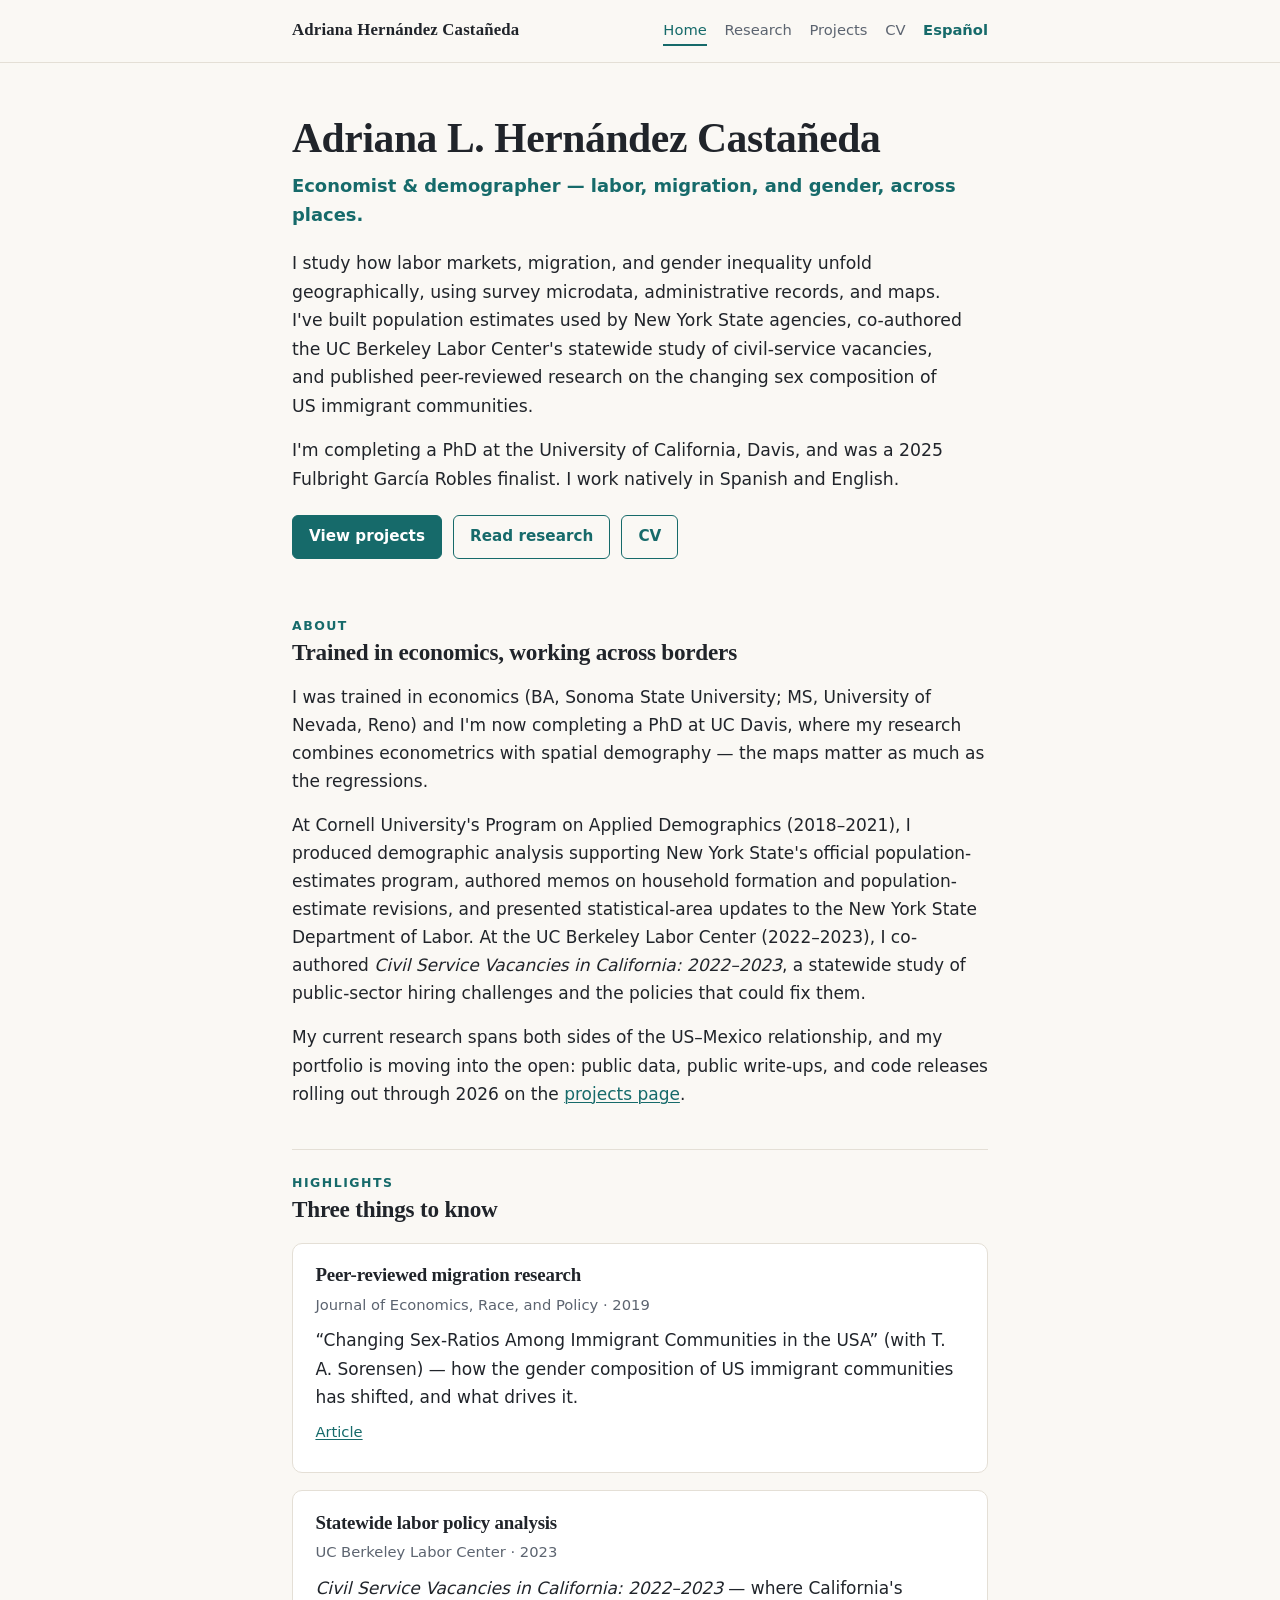
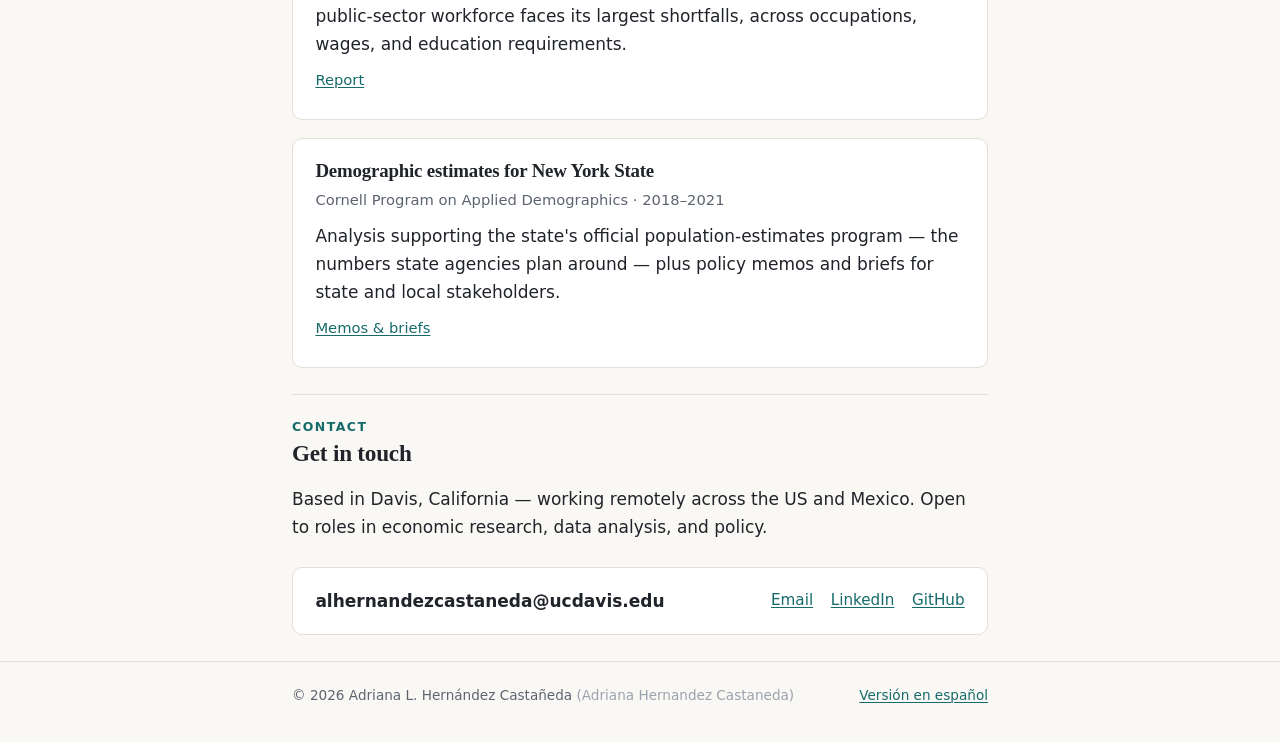
==== index.html @ ec99d8c7 "Portfolio site v1" ====
<!DOCTYPE html>
<html lang="en">
<head>
<meta charset="utf-8">
<meta name="viewport" content="width=device-width, initial-scale=1">
<title>Adriana Hernández Castañeda — Economist &amp; Demographer</title>
<meta name="description" content="Adriana L. Hernández Castañeda is an economist and demographer studying labor markets, migration, and gender across the US and Mexico. UC Davis PhD candidate; formerly UC Berkeley Labor Center and Cornell Program on Applied Demographics.">
<link rel="canonical" href="https://alhernandezc.github.io/">
<link rel="icon" href="assets/favicon.svg" type="image/svg+xml">
<link rel="stylesheet" href="assets/style.css">
<meta property="og:type" content="website">
<meta property="og:title" content="Adriana Hernández Castañeda — Economist & Demographer">
<meta property="og:description" content="Labor, migration, and gender — analysis with survey microdata and maps, in Spanish and English.">
<meta property="og:url" content="https://alhernandezc.github.io/">
<meta property="og:image" content="https://alhernandezc.github.io/assets/og.png">
<meta name="twitter:card" content="summary_large_image">
<script type="application/ld+json">
{
  "@context": "https://schema.org",
  "@type": "Person",
  "name": "Adriana L. Hernández Castañeda",
  "alternateName": ["Adriana Hernandez Castaneda", "Castañeda, A.H."],
  "jobTitle": "Economist and Demographer",
  "affiliation": { "@type": "Organization", "name": "University of California, Davis" },
  "alumniOf": [
    { "@type": "Organization", "name": "University of Nevada, Reno" },
    { "@type": "Organization", "name": "Sonoma State University" }
  ],
  "knowsLanguage": ["es", "en"],
  "email": "mailto:alhernandezcastaneda@ucdavis.edu",
  "url": "https://alhernandezc.github.io/",
  "sameAs": [
    "https://www.linkedin.com/in/alhernandezc",
    "https://github.com/alhernandezc"
  ]
}
</script>
</head>
<body>

<header class="site">
  <div class="nav">
    <a class="brand" href="index.html">Adriana Hernández Castañeda</a>
    <nav>
      <a href="index.html" aria-current="page">Home</a>
      <a href="research.html">Research</a>
      <a href="projects.html">Projects</a>
      <a href="cv.html">CV</a>
      <a class="lang" href="es/" lang="es" hreflang="es">Español</a>
    </nav>
  </div>
</header>

<main class="wrap">

  <section class="hero">
    <h1>Adriana L. Hernández Castañeda</h1>
    <p class="role">Economist &amp; demographer — labor, migration, and gender, across places.</p>
    <p class="lede">
      I study how labor markets, migration, and gender inequality unfold geographically,
      using survey microdata, administrative records, and maps. I've built population
      estimates used by New York State agencies, co-authored the UC Berkeley Labor Center's
      statewide study of civil-service vacancies, and published peer-reviewed research on
      the changing sex composition of US immigrant communities.
    </p>
    <p class="lede">
      I'm completing a PhD at the University of California, Davis, and was a 2025
      Fulbright García Robles finalist. I work natively in Spanish and English.
    </p>
    <div class="actions">
      <a class="btn primary" href="projects.html">View projects</a>
      <a class="btn ghost" href="research.html">Read research</a>
      <a class="btn ghost" href="cv.html">CV</a>
    </div>
  </section>

  <section class="block prose">
    <h2><span class="kicker">About</span>Trained in economics, working across borders</h2>
    <p>
      I was trained in economics (BA, Sonoma State University; MS, University of Nevada,
      Reno) and I'm now completing a PhD at UC Davis, where my research combines
      econometrics with spatial demography — the maps matter as much as the regressions.
    </p>
    <p>
      At Cornell University's Program on Applied Demographics (2018–2021), I produced
      demographic analysis supporting New York State's official population-estimates
      program, authored memos on household formation and population-estimate revisions,
      and presented statistical-area updates to the New York State Department of Labor.
      At the UC Berkeley Labor Center (2022–2023), I co-authored
      <em>Civil Service Vacancies in California: 2022–2023</em>, a statewide study of
      public-sector hiring challenges and the policies that could fix them.
    </p>
    <p>
      My current research spans both sides of the US–Mexico relationship, and my
      portfolio is moving into the open: public data, public write-ups, and code releases
      rolling out through 2026 on the <a href="projects.html">projects page</a>.
    </p>
  </section>

  <section class="block">
    <h2><span class="kicker">Highlights</span>Three things to know</h2>
    <div class="cards">
      <div class="card">
        <h3>Peer-reviewed migration research</h3>
        <p class="sub">Journal of Economics, Race, and Policy · 2019</p>
        <p>“Changing Sex-Ratios Among Immigrant Communities in the USA” (with T. A. Sorensen) — how the gender composition of US immigrant communities has shifted, and what drives it.</p>
        <p class="links"><a href="https://link.springer.com/article/10.1007/s41996-018-0025-5">Article</a></p>
      </div>
      <div class="card">
        <h3>Statewide labor policy analysis</h3>
        <p class="sub">UC Berkeley Labor Center · 2023</p>
        <p><em>Civil Service Vacancies in California: 2022–2023</em> — where California's public-sector workforce faces its largest shortfalls, across occupations, wages, and education requirements.</p>
        <p class="links"><a href="https://laborcenter.berkeley.edu/civil-service-vacancies-in-california-2022-2023/">Report</a></p>
      </div>
      <div class="card">
        <h3>Demographic estimates for New York State</h3>
        <p class="sub">Cornell Program on Applied Demographics · 2018–2021</p>
        <p>Analysis supporting the state's official population-estimates program — the numbers state agencies plan around — plus policy memos and briefs for state and local stakeholders.</p>
        <p class="links"><a href="research.html">Memos &amp; briefs</a></p>
      </div>
    </div>
  </section>

  <section class="block" id="contact">
    <h2><span class="kicker">Contact</span>Get in touch</h2>
    <p>Based in Davis, California — working remotely across the US and Mexico. Open to roles in economic research, data analysis, and policy.</p>
    <div class="contact-strip">
      <strong>alhernandezcastaneda@ucdavis.edu</strong>
      <div class="links">
        <a href="mailto:alhernandezcastaneda@ucdavis.edu">Email</a>
        <a href="https://www.linkedin.com/in/alhernandezc">LinkedIn</a>
        <a href="https://github.com/alhernandezc">GitHub</a>
        <!-- TODO: add ORCID + Google Scholar links once Adriana creates the profiles -->
      </div>
    </div>
  </section>

</main>

<footer class="site">
  <div class="wrap">
    <span>© 2026 Adriana L. Hernández Castañeda <span style="color:#9aa3ad">(Adriana Hernandez Castaneda)</span></span>
    <span><a href="es/">Versión en español</a></span>
  </div>
</footer>

</body>
</html>
---- assets/style.css ----
/* Adriana L. Hernández Castañeda — personal site
   Palette: ink on warm paper, teal accent. No external fonts, no JS frameworks. */

:root {
  --paper: #faf8f4;
  --ink: #20242a;
  --muted: #5c6470;
  --teal: #166a6a;
  --teal-dark: #0e4f4f;
  --line: #e4dfd6;
  --card: #ffffff;
  --badge: #f0ece3;
  --maxw: 46rem;
}

* { box-sizing: border-box; }

html { scroll-behavior: smooth; }

body {
  margin: 0;
  background: var(--paper);
  color: var(--ink);
  font: 400 1.0625rem/1.65 system-ui, -apple-system, "Segoe UI", Roboto, "Helvetica Neue", Arial, sans-serif;
  -webkit-font-smoothing: antialiased;
}

h1, h2, h3, .serif {
  font-family: Georgia, "Iowan Old Style", "Times New Roman", serif;
  font-weight: 600;
  line-height: 1.2;
  letter-spacing: -0.01em;
}

a { color: var(--teal); text-decoration-thickness: 1px; text-underline-offset: 2px; }
a:hover { color: var(--teal-dark); }

.wrap { max-width: var(--maxw); margin: 0 auto; padding: 0 1.25rem; }

/* ---------- header / nav ---------- */
header.site {
  border-bottom: 1px solid var(--line);
  background: var(--paper);
}
.nav {
  max-width: var(--maxw); margin: 0 auto; padding: 1rem 1.25rem;
  display: flex; align-items: baseline; justify-content: space-between; gap: 1rem; flex-wrap: wrap;
}
.nav .brand {
  font-family: Georgia, serif; font-size: 1.05rem; font-weight: 700; color: var(--ink);
  text-decoration: none; letter-spacing: 0.01em;
}
.nav nav { display: flex; gap: 1.1rem; flex-wrap: wrap; }
.nav nav a {
  font-size: 0.92rem; color: var(--muted); text-decoration: none;
  padding-bottom: 2px; border-bottom: 2px solid transparent;
}
.nav nav a:hover { color: var(--teal-dark); }
.nav nav a[aria-current="page"] { color: var(--teal); border-bottom-color: var(--teal); }
.nav nav a.lang { color: var(--teal); font-weight: 600; }

/* ---------- hero ---------- */
.hero { padding: 3.2rem 0 2.2rem; }
.hero h1 { font-size: clamp(1.9rem, 5vw, 2.6rem); margin: 0 0 0.4rem; }
.hero .role { color: var(--teal); font-size: 1.12rem; font-weight: 600; margin: 0 0 1.2rem; }
.hero p.lede { font-size: 1.08rem; margin: 0 0 1rem; max-width: 42rem; }
.hero .actions { margin-top: 1.4rem; display: flex; gap: 0.7rem; flex-wrap: wrap; }

.btn {
  display: inline-block; padding: 0.5rem 1rem; border-radius: 6px;
  font-size: 0.95rem; font-weight: 600; text-decoration: none;
  border: 1.5px solid var(--teal); transition: background 0.15s;
}
.btn.primary { background: var(--teal); color: #fff; }
.btn.primary:hover { background: var(--teal-dark); border-color: var(--teal-dark); color: #fff; }
.btn.ghost { color: var(--teal); background: transparent; }
.btn.ghost:hover { background: rgba(22, 106, 106, 0.08); }

/* ---------- sections ---------- */
main { padding-bottom: 3rem; }
section.block { padding: 1.6rem 0; }
section.block + section.block { border-top: 1px solid var(--line); }
h2 { font-size: 1.45rem; margin: 0 0 1rem; }
h2 .kicker, .kicker {
  display: block; font-family: system-ui, sans-serif; font-size: 0.78rem; font-weight: 700;
  letter-spacing: 0.12em; text-transform: uppercase; color: var(--teal); margin-bottom: 0.3rem;
}

/* ---------- publication list ---------- */
.pub { padding: 1.1rem 0; border-bottom: 1px solid var(--line); }
.pub:last-child { border-bottom: none; }
.pub h3 { font-size: 1.12rem; margin: 0 0 0.25rem; }
.pub .meta { color: var(--muted); font-size: 0.92rem; margin: 0 0 0.45rem; }
.pub p { margin: 0.35rem 0; }
.pub .links { font-size: 0.92rem; display: flex; gap: 0.9rem; flex-wrap: wrap; margin-top: 0.45rem; }
details.bibtex { margin-top: 0.5rem; font-size: 0.85rem; }
details.bibtex summary { cursor: pointer; color: var(--muted); }
details.bibtex pre {
  background: #f1eee7; border: 1px solid var(--line); border-radius: 6px;
  padding: 0.75rem; overflow-x: auto; font-size: 0.78rem; line-height: 1.45;
}

/* ---------- project cards ---------- */
.cards { display: grid; gap: 1.1rem; margin-top: 1.2rem; }
.card {
  background: var(--card); border: 1px solid var(--line); border-radius: 10px;
  padding: 1.3rem 1.4rem;
}
.card h3 { margin: 0 0 0.35rem; font-size: 1.18rem; }
.card .sub { color: var(--muted); font-size: 0.92rem; margin: 0 0 0.6rem; }
.card p { margin: 0.4rem 0; }
.badge {
  display: inline-block; background: var(--badge); color: var(--teal-dark);
  border: 1px solid var(--line); border-radius: 999px;
  font-size: 0.78rem; font-weight: 600; padding: 0.15rem 0.7rem; margin-bottom: 0.6rem;
}
.badge.live { background: #e3f1ec; border-color: #bfded2; }
.card .links { margin-top: 0.6rem; font-size: 0.92rem; display: flex; gap: 0.9rem; flex-wrap: wrap; }

/* ---------- about / prose ---------- */
.prose p { margin: 0 0 1rem; }
.prose .es-note { color: var(--muted); font-size: 0.95rem; }

/* ---------- contact footer ---------- */
.contact-strip {
  background: var(--card); border: 1px solid var(--line); border-radius: 10px;
  padding: 1.2rem 1.4rem; margin-top: 1.6rem;
  display: flex; justify-content: space-between; align-items: center; gap: 1rem; flex-wrap: wrap;
}
.contact-strip .links { display: flex; gap: 1.1rem; flex-wrap: wrap; font-size: 0.95rem; }

footer.site {
  border-top: 1px solid var(--line); padding: 1.4rem 0 2.2rem; color: var(--muted); font-size: 0.85rem;
}
footer.site .wrap { display: flex; justify-content: space-between; gap: 1rem; flex-wrap: wrap; }

/* ---------- cv page ---------- */
.cv-embed { width: 100%; height: 78vh; border: 1px solid var(--line); border-radius: 8px; background: #fff; }

@media (max-width: 640px) {
  .hero { padding: 2.2rem 0 1.6rem; }
  .cv-embed { height: 60vh; }
}

@media print {
  header.site, footer.site, .actions { display: none; }
}
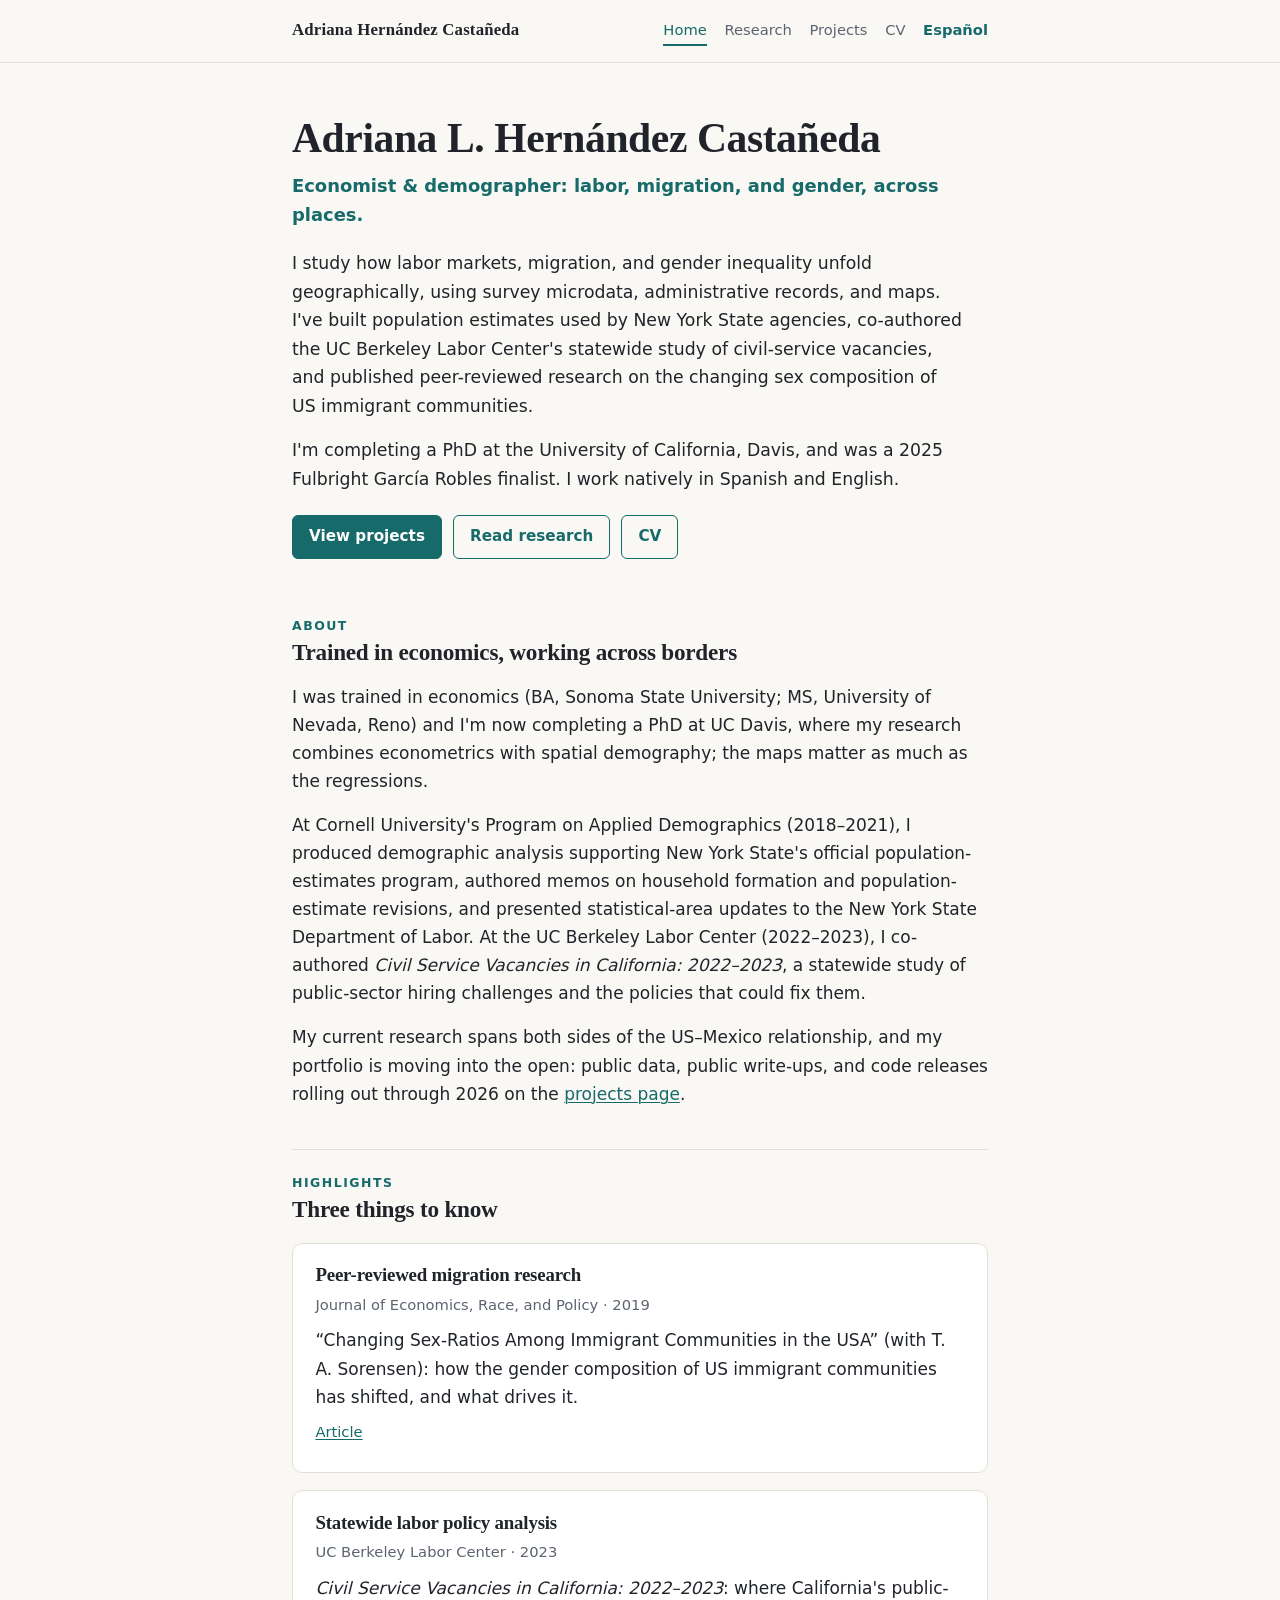
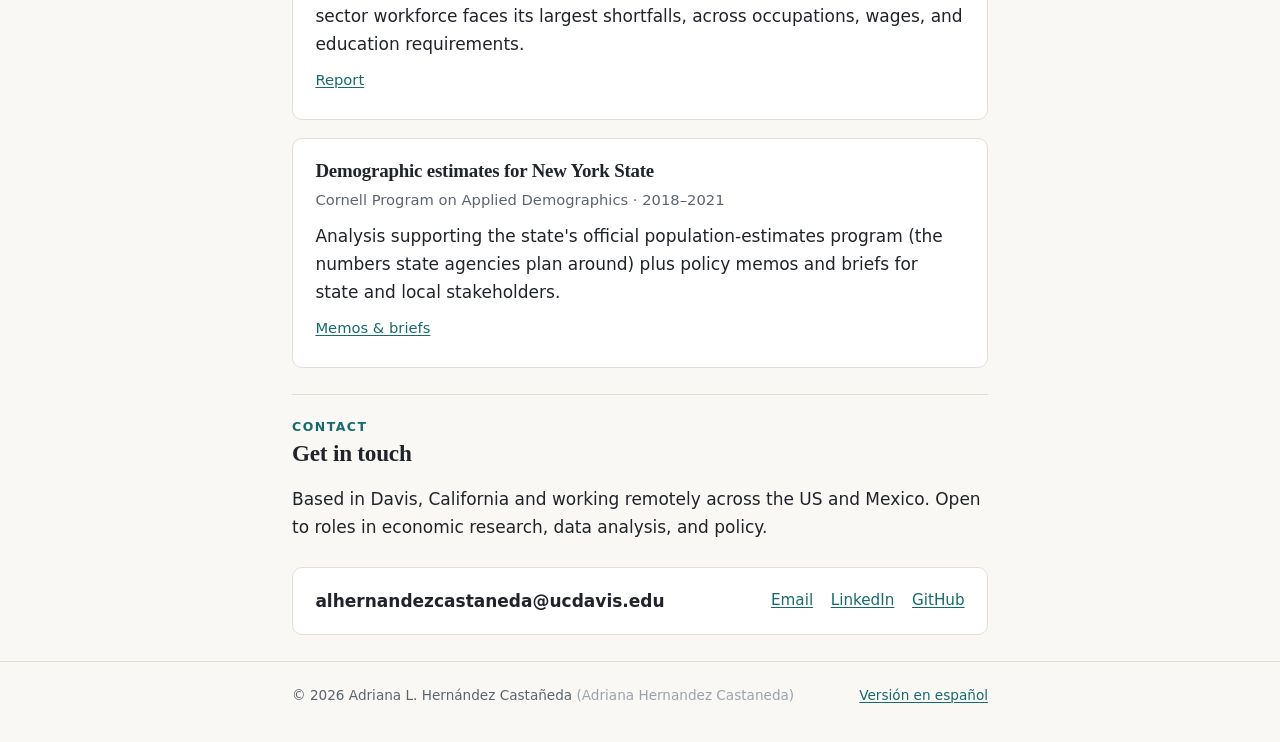
==== commit f7ea6958: "Project subpages, animations, copy pass" ====
--- a/index.html
+++ b/index.html
@@ -3,14 +3,14 @@
 <head>
 <meta charset="utf-8">
 <meta name="viewport" content="width=device-width, initial-scale=1">
-<title>Adriana Hernández Castañeda — Economist &amp; Demographer</title>
+<title>Adriana Hernández Castañeda · Economist &amp; Demographer</title>
 <meta name="description" content="Adriana L. Hernández Castañeda is an economist and demographer studying labor markets, migration, and gender across the US and Mexico. UC Davis PhD candidate; formerly UC Berkeley Labor Center and Cornell Program on Applied Demographics.">
 <link rel="canonical" href="https://alhernandezc.github.io/">
 <link rel="icon" href="assets/favicon.svg" type="image/svg+xml">
 <link rel="stylesheet" href="assets/style.css">
 <meta property="og:type" content="website">
-<meta property="og:title" content="Adriana Hernández Castañeda — Economist & Demographer">
-<meta property="og:description" content="Labor, migration, and gender — analysis with survey microdata and maps, in Spanish and English.">
+<meta property="og:title" content="Adriana Hernández Castañeda · Economist & Demographer">
+<meta property="og:description" content="Labor, migration, and gender: analysis with survey microdata and maps, in Spanish and English.">
 <meta property="og:url" content="https://alhernandezc.github.io/">
 <meta property="og:image" content="https://alhernandezc.github.io/assets/og.png">
 <meta name="twitter:card" content="summary_large_image">
@@ -55,7 +55,7 @@
 
   <section class="hero">
     <h1>Adriana L. Hernández Castañeda</h1>
-    <p class="role">Economist &amp; demographer — labor, migration, and gender, across places.</p>
+    <p class="role">Economist &amp; demographer: labor, migration, and gender, across places.</p>
     <p class="lede">
       I study how labor markets, migration, and gender inequality unfold geographically,
       using survey microdata, administrative records, and maps. I've built population
@@ -79,7 +79,7 @@
     <p>
       I was trained in economics (BA, Sonoma State University; MS, University of Nevada,
       Reno) and I'm now completing a PhD at UC Davis, where my research combines
-      econometrics with spatial demography — the maps matter as much as the regressions.
+      econometrics with spatial demography; the maps matter as much as the regressions.
     </p>
     <p>
       At Cornell University's Program on Applied Demographics (2018–2021), I produced
@@ -103,19 +103,19 @@
       <div class="card">
         <h3>Peer-reviewed migration research</h3>
         <p class="sub">Journal of Economics, Race, and Policy · 2019</p>
-        <p>“Changing Sex-Ratios Among Immigrant Communities in the USA” (with T. A. Sorensen) — how the gender composition of US immigrant communities has shifted, and what drives it.</p>
+        <p>“Changing Sex-Ratios Among Immigrant Communities in the USA” (with T. A. Sorensen): how the gender composition of US immigrant communities has shifted, and what drives it.</p>
         <p class="links"><a href="https://link.springer.com/article/10.1007/s41996-018-0025-5">Article</a></p>
       </div>
       <div class="card">
         <h3>Statewide labor policy analysis</h3>
         <p class="sub">UC Berkeley Labor Center · 2023</p>
-        <p><em>Civil Service Vacancies in California: 2022–2023</em> — where California's public-sector workforce faces its largest shortfalls, across occupations, wages, and education requirements.</p>
+        <p><em>Civil Service Vacancies in California: 2022–2023</em>: where California's public-sector workforce faces its largest shortfalls, across occupations, wages, and education requirements.</p>
         <p class="links"><a href="https://laborcenter.berkeley.edu/civil-service-vacancies-in-california-2022-2023/">Report</a></p>
       </div>
       <div class="card">
         <h3>Demographic estimates for New York State</h3>
         <p class="sub">Cornell Program on Applied Demographics · 2018–2021</p>
-        <p>Analysis supporting the state's official population-estimates program — the numbers state agencies plan around — plus policy memos and briefs for state and local stakeholders.</p>
+        <p>Analysis supporting the state's official population-estimates program (the numbers state agencies plan around) plus policy memos and briefs for state and local stakeholders.</p>
         <p class="links"><a href="research.html">Memos &amp; briefs</a></p>
       </div>
     </div>
@@ -123,7 +123,7 @@
 
   <section class="block" id="contact">
     <h2><span class="kicker">Contact</span>Get in touch</h2>
-    <p>Based in Davis, California — working remotely across the US and Mexico. Open to roles in economic research, data analysis, and policy.</p>
+    <p>Based in Davis, California and working remotely across the US and Mexico. Open to roles in economic research, data analysis, and policy.</p>
     <div class="contact-strip">
       <strong>alhernandezcastaneda@ucdavis.edu</strong>
       <div class="links">
--- a/assets/style.css
+++ b/assets/style.css
@@ -1,4 +1,4 @@
-/* Adriana L. Hernández Castañeda — personal site
+/* Adriana L. Hernández Castañeda, personal site
    Palette: ink on warm paper, teal accent. No external fonts, no JS frameworks. */
 
 :root {
@@ -145,3 +145,22 @@
 @media print {
   header.site, footer.site, .actions { display: none; }
 }
+
+/* ---------- project subpages ---------- */
+.pwide { max-width: 54rem; }
+.crumb { font-size: 0.82rem; letter-spacing: 0.1em; text-transform: uppercase; color: var(--teal); font-weight: 700; margin: 0 0 0.5rem; }
+.statband { display: grid; grid-template-columns: repeat(auto-fit, minmax(155px, 1fr)); gap: 0.9rem; margin: 1.5rem 0 0.5rem; }
+.stat { background: var(--card); border: 1px solid var(--line); border-radius: 10px; padding: 0.9rem 1rem; }
+.stat b { display: block; font-family: Georgia, serif; font-size: 1.55rem; line-height: 1.15; color: var(--teal-dark); }
+.stat span { font-size: 0.82rem; color: var(--muted); }
+.figblock { background: var(--card); border: 1px solid var(--line); border-radius: 10px; padding: 0.8rem; margin: 1.2rem 0; }
+.figblock img { width: 100%; height: auto; display: block; border-radius: 6px; }
+.figblock figcaption { font-size: 0.85rem; color: var(--muted); padding: 0.55rem 0.3rem 0.1rem; }
+.dashframe { width: 100%; height: 660px; border: 1px solid var(--line); border-radius: 10px; background: #fff; }
+.btnrow { display: flex; gap: 0.7rem; flex-wrap: wrap; margin: 1.3rem 0 0.3rem; }
+.notebox { background: var(--badge); border-left: 4px solid var(--teal); border-radius: 0 8px 8px 0; padding: 0.9rem 1.1rem; font-size: 0.95rem; margin: 1.2rem 0; }
+.reveal { opacity: 0; transform: translateY(16px); transition: opacity 0.65s ease, transform 0.65s ease; }
+.reveal.in { opacity: 1; transform: none; }
+@media (prefers-reduced-motion: reduce) {
+  .reveal { opacity: 1; transform: none; transition: none; }
+}
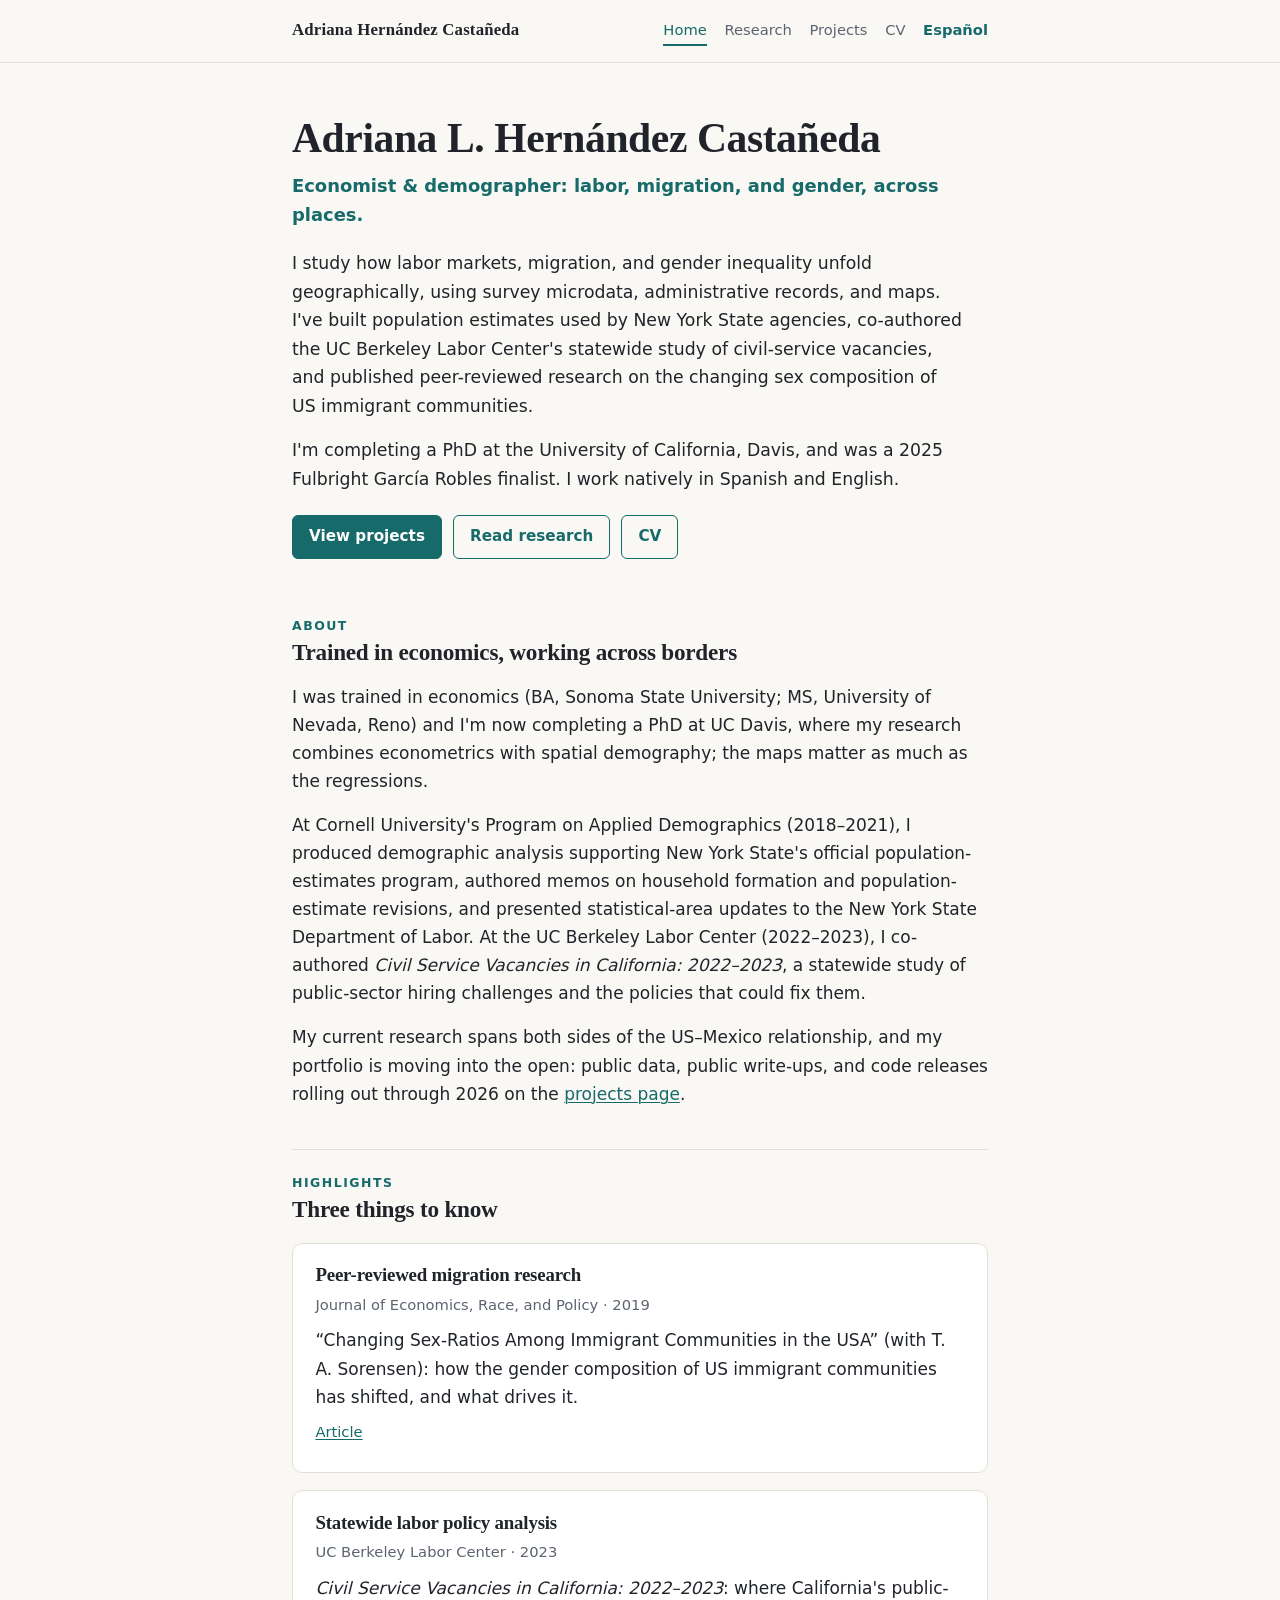
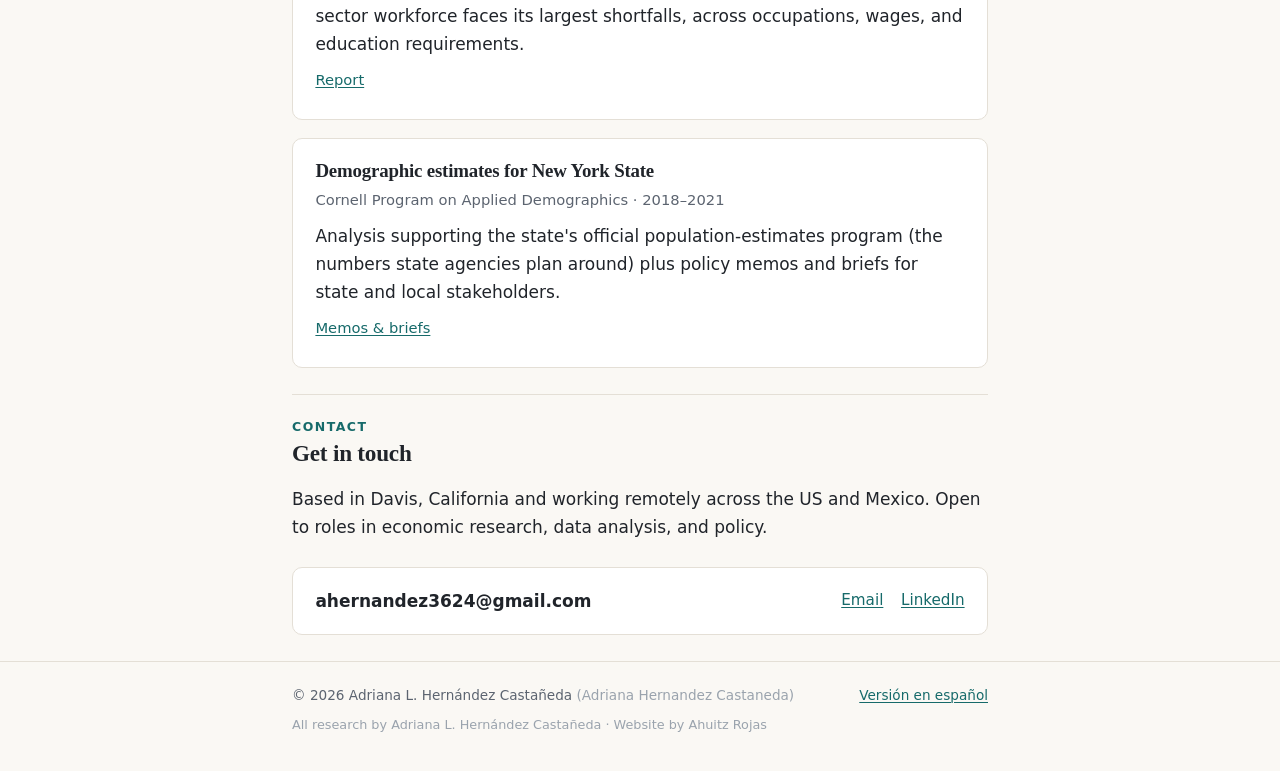
==== commit e3a9ed37: "adrianahc.com edition: attribution, contact, analysis-first pages" ====
--- a/index.html
+++ b/index.html
@@ -5,14 +5,14 @@
 <meta name="viewport" content="width=device-width, initial-scale=1">
 <title>Adriana Hernández Castañeda · Economist &amp; Demographer</title>
 <meta name="description" content="Adriana L. Hernández Castañeda is an economist and demographer studying labor markets, migration, and gender across the US and Mexico. UC Davis PhD candidate; formerly UC Berkeley Labor Center and Cornell Program on Applied Demographics.">
-<link rel="canonical" href="https://alhernandezc.github.io/">
+<link rel="canonical" href="https://adrianahc.com/">
 <link rel="icon" href="assets/favicon.svg" type="image/svg+xml">
 <link rel="stylesheet" href="assets/style.css">
 <meta property="og:type" content="website">
 <meta property="og:title" content="Adriana Hernández Castañeda · Economist & Demographer">
 <meta property="og:description" content="Labor, migration, and gender: analysis with survey microdata and maps, in Spanish and English.">
-<meta property="og:url" content="https://alhernandezc.github.io/">
-<meta property="og:image" content="https://alhernandezc.github.io/assets/og.png">
+<meta property="og:url" content="https://adrianahc.com/">
+<meta property="og:image" content="https://adrianahc.com/assets/og.png">
 <meta name="twitter:card" content="summary_large_image">
 <script type="application/ld+json">
 {
@@ -27,8 +27,8 @@
     { "@type": "Organization", "name": "Sonoma State University" }
   ],
   "knowsLanguage": ["es", "en"],
-  "email": "mailto:alhernandezcastaneda@ucdavis.edu",
-  "url": "https://alhernandezc.github.io/",
+  "email": "mailto:ahernandez3624@gmail.com",
+  "url": "https://adrianahc.com/",
   "sameAs": [
     "https://www.linkedin.com/in/alhernandezc",
     "https://github.com/alhernandezc"
@@ -125,11 +125,10 @@
     <h2><span class="kicker">Contact</span>Get in touch</h2>
     <p>Based in Davis, California and working remotely across the US and Mexico. Open to roles in economic research, data analysis, and policy.</p>
     <div class="contact-strip">
-      <strong>alhernandezcastaneda@ucdavis.edu</strong>
+      <strong>ahernandez3624@gmail.com</strong>
       <div class="links">
-        <a href="mailto:alhernandezcastaneda@ucdavis.edu">Email</a>
+        <a href="mailto:ahernandez3624@gmail.com">Email</a>
         <a href="https://www.linkedin.com/in/alhernandezc">LinkedIn</a>
-        <a href="https://github.com/alhernandezc">GitHub</a>
         <!-- TODO: add ORCID + Google Scholar links once Adriana creates the profiles -->
       </div>
     </div>
@@ -139,10 +138,10 @@
 
 <footer class="site">
   <div class="wrap">
+
     <span>© 2026 Adriana L. Hernández Castañeda <span style="color:#9aa3ad">(Adriana Hernandez Castaneda)</span></span>
     <span><a href="es/">Versión en español</a></span>
   </div>
-</footer>
-
-</body>
-</html>
+  <div class="wrap" style="margin-top:0.5rem"><span class="colophon" style="font-size:0.8rem;color:#9aa3ad">All research by Adriana L. Hernández Castañeda · Website by Ahuitz Rojas</span></div>
+</footer></body>
+</html>
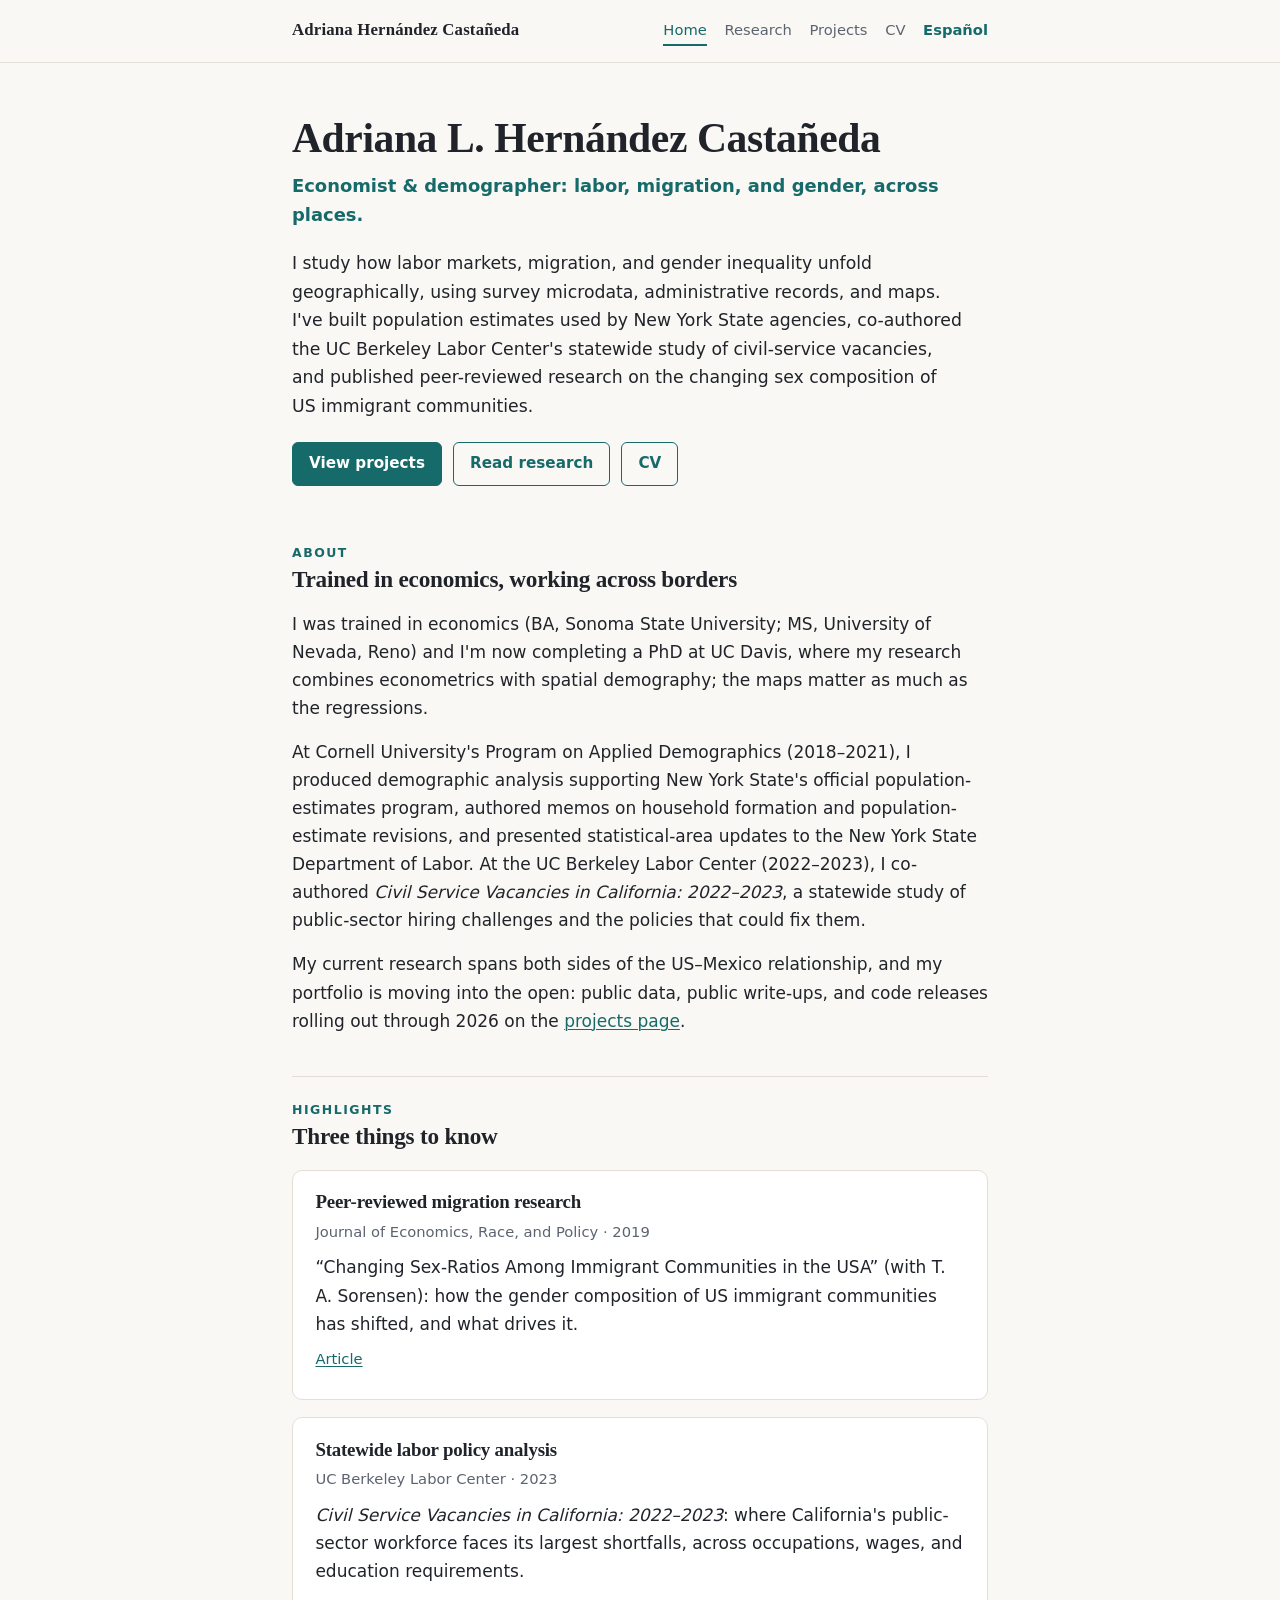
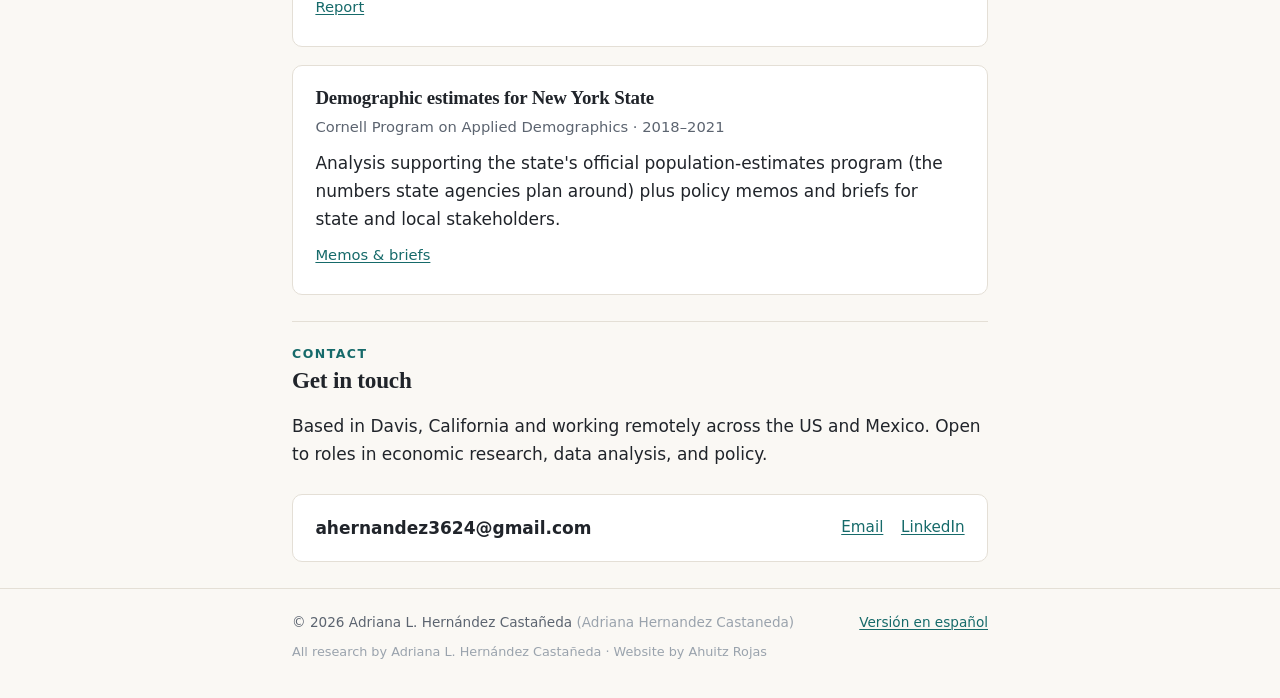
==== commit ee999932: "Update index.html" ====
--- a/index.html
+++ b/index.html
@@ -64,8 +64,7 @@
       the changing sex composition of US immigrant communities.
     </p>
     <p class="lede">
-      I'm completing a PhD at the University of California, Davis, and was a 2025
-      Fulbright García Robles finalist. I work natively in Spanish and English.
+    
     </p>
     <div class="actions">
       <a class="btn primary" href="projects.html">View projects</a>
@@ -144,4 +143,4 @@
   </div>
   <div class="wrap" style="margin-top:0.5rem"><span class="colophon" style="font-size:0.8rem;color:#9aa3ad">All research by Adriana L. Hernández Castañeda · Website by Ahuitz Rojas</span></div>
 </footer></body>
-</html>+</html>
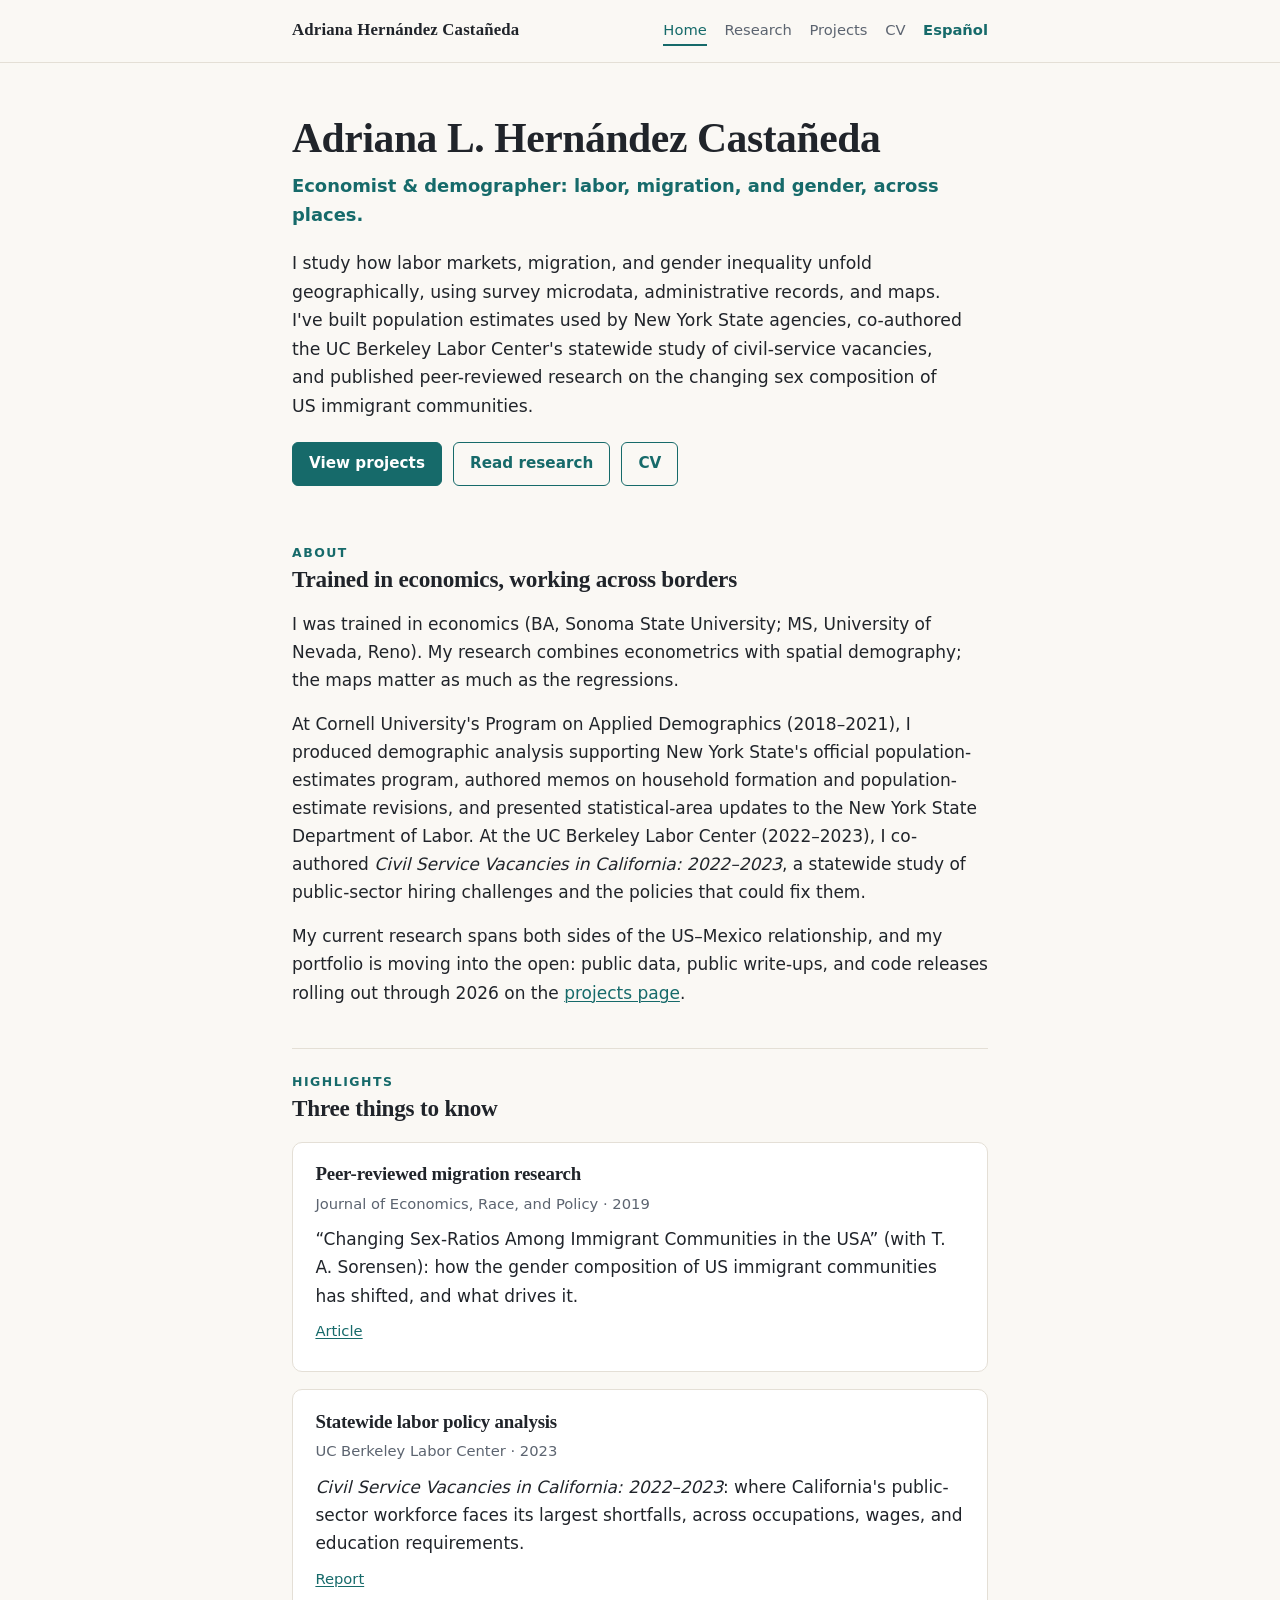
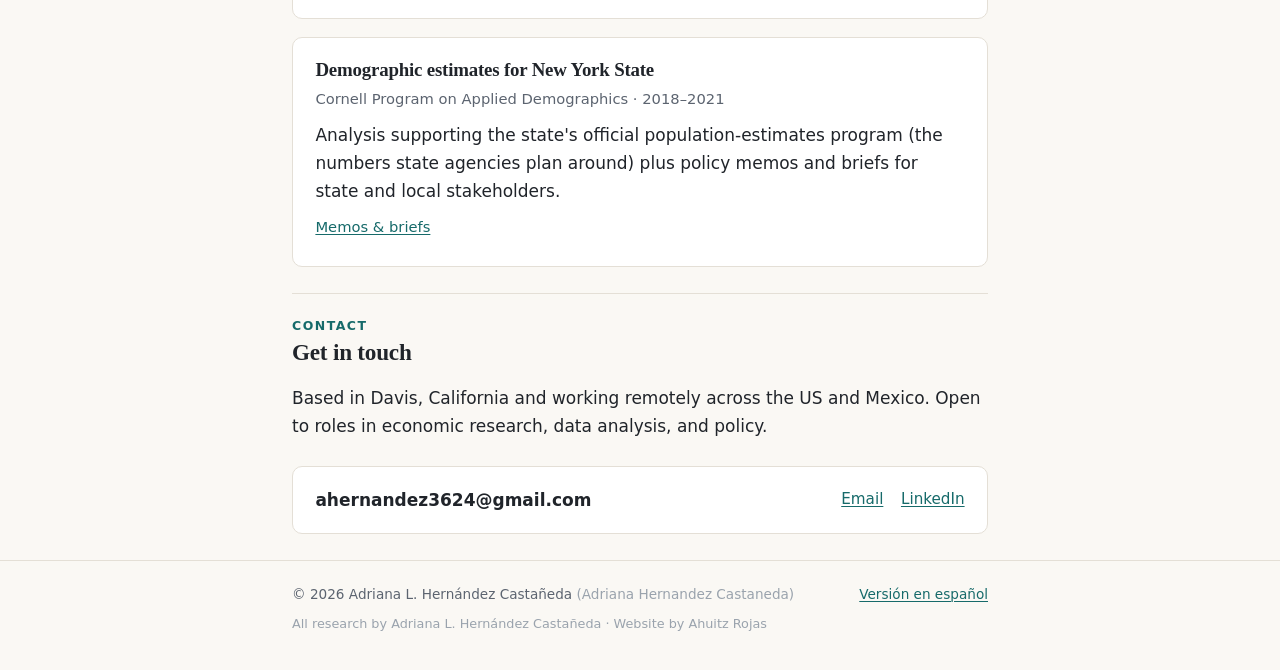
==== commit fe79072a: "Update index.html" ====
--- a/index.html
+++ b/index.html
@@ -77,8 +77,8 @@
     <h2><span class="kicker">About</span>Trained in economics, working across borders</h2>
     <p>
       I was trained in economics (BA, Sonoma State University; MS, University of Nevada,
-      Reno) and I'm now completing a PhD at UC Davis, where my research combines
-      econometrics with spatial demography; the maps matter as much as the regressions.
+      Reno). My research combines econometrics with spatial demography; the maps matter as 
+      much as the regressions.
     </p>
     <p>
       At Cornell University's Program on Applied Demographics (2018–2021), I produced
